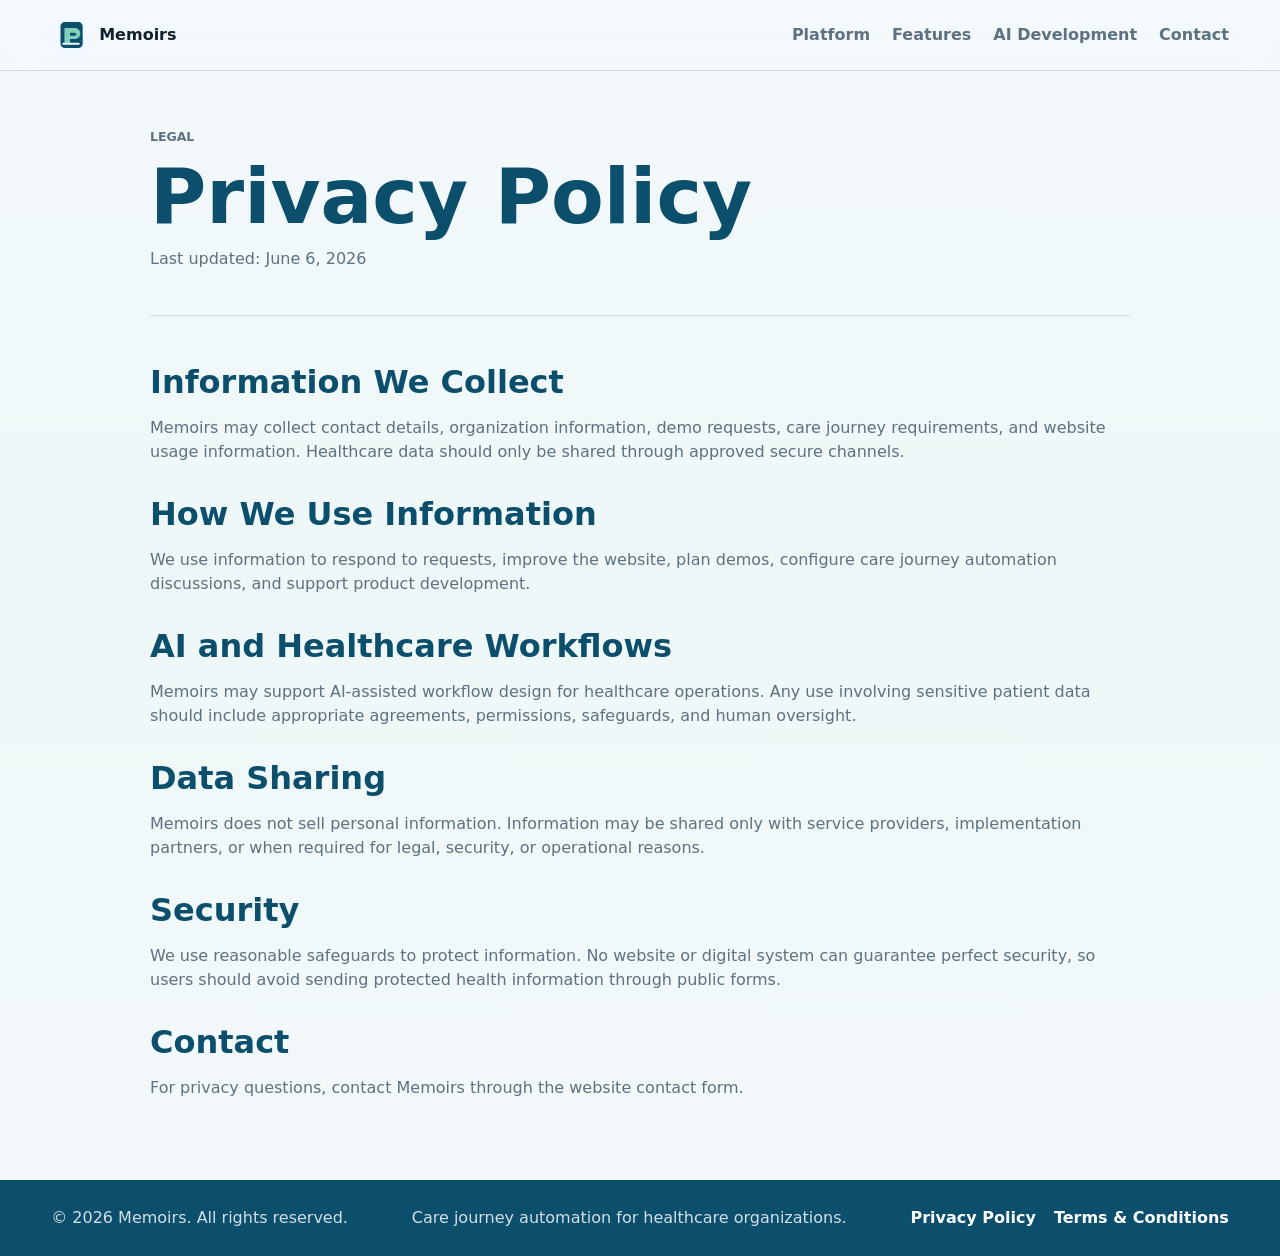
==== privacy.html @ f2661621 "Initial Memoirs website" ====
<!DOCTYPE html>
<html lang="en">
<head>
  <meta charset="UTF-8">
  <meta name="viewport" content="width=device-width, initial-scale=1.0">
  <title>Privacy Policy | Memoirs</title>
  <meta name="description" content="Privacy Policy for Memoirs care journey automation website.">
  <link rel="stylesheet" href="styles.css">
</head>
<body>
  <header class="site-header">
    <a class="brand" href="index.html#top" aria-label="Memoirs home">
      <img src="logo.svg" alt="" aria-hidden="true">
      <span>Memoirs</span>
    </a>
    <nav class="nav-links" aria-label="Main navigation">
      <a href="index.html#platform">Platform</a>
      <a href="index.html#features">Features</a>
      <a href="index.html#ai-development">AI Development</a>
      <a href="index.html#contact">Contact</a>
    </nav>
  </header>

  <main class="legal-page">
    <section class="legal-hero">
      <p class="eyebrow">Legal</p>
      <h1>Privacy Policy</h1>
      <p>Last updated: June 6, 2026</p>
    </section>

    <section class="legal-content">
      <h2>Information We Collect</h2>
      <p>Memoirs may collect contact details, organization information, demo requests, care journey requirements, and website usage information. Healthcare data should only be shared through approved secure channels.</p>

      <h2>How We Use Information</h2>
      <p>We use information to respond to requests, improve the website, plan demos, configure care journey automation discussions, and support product development.</p>

      <h2>AI and Healthcare Workflows</h2>
      <p>Memoirs may support AI-assisted workflow design for healthcare operations. Any use involving sensitive patient data should include appropriate agreements, permissions, safeguards, and human oversight.</p>

      <h2>Data Sharing</h2>
      <p>Memoirs does not sell personal information. Information may be shared only with service providers, implementation partners, or when required for legal, security, or operational reasons.</p>

      <h2>Security</h2>
      <p>We use reasonable safeguards to protect information. No website or digital system can guarantee perfect security, so users should avoid sending protected health information through public forms.</p>

      <h2>Contact</h2>
      <p>For privacy questions, contact Memoirs through the website contact form.</p>
    </section>
  </main>

  <footer class="site-footer">
    <span>&copy; 2026 Memoirs. All rights reserved.</span>
    <span>Care journey automation for healthcare organizations.</span>
    <nav class="footer-links" aria-label="Footer navigation">
      <a href="privacy.html">Privacy Policy</a>
      <a href="terms.html">Terms &amp; Conditions</a>
    </nav>
  </footer>
</body>
</html>
---- styles.css ----
:root {
  --ink: #10212b;
  --muted: #5d7180;
  --paper: #f4f9fb;
  --panel: #ffffff;
  --soft: #e7f4f5;
  --line: rgba(16, 33, 43, 0.14);
  --teal: #0b6b78;
  --blue: #0b4f6c;
  --mint: #7fd1b9;
  --gold: #f0b84f;
  --white: #ffffff;
  --shadow: 0 24px 60px rgba(12, 55, 68, 0.16);
}

* {
  box-sizing: border-box;
}

html {
  scroll-behavior: smooth;
}

body {
  margin: 0;
  color: var(--ink);
  background:
    linear-gradient(180deg, #f4f9fb 0%, #eef7f7 46%, #f4f9fb 100%);
  font-family: Inter, ui-sans-serif, system-ui, -apple-system, BlinkMacSystemFont, "Segoe UI", sans-serif;
  line-height: 1.5;
}

a {
  color: inherit;
  text-decoration: none;
}

button,
input {
  font: inherit;
}

.site-header {
  position: fixed;
  inset: 0 0 auto;
  z-index: 10;
  display: flex;
  align-items: center;
  justify-content: space-between;
  gap: 22px;
  padding: 16px clamp(18px, 4vw, 56px);
  background: rgba(244, 249, 251, 0.92);
  border-bottom: 1px solid var(--line);
  backdrop-filter: blur(16px);
}

.brand {
  display: inline-flex;
  align-items: center;
  gap: 10px;
  font-weight: 900;
}

.brand img {
  width: 38px;
  height: 38px;
  border-radius: 8px;
}

.nav-links {
  display: flex;
  gap: 22px;
  color: var(--muted);
  font-weight: 750;
}

.hero {
  display: grid;
  grid-template-columns: minmax(0, 1.08fr) minmax(320px, 0.92fr);
  gap: clamp(28px, 6vw, 72px);
  align-items: center;
  min-height: 92vh;
  padding: 120px clamp(18px, 4vw, 56px) 64px;
  background:
    linear-gradient(135deg, rgba(11, 79, 108, 0.94), rgba(11, 107, 120, 0.78)),
    radial-gradient(circle at 82% 12%, rgba(127, 209, 185, 0.75), transparent 24rem);
  color: var(--white);
}

.hero-copy {
  max-width: 760px;
}

.eyebrow {
  margin: 0 0 14px;
  color: var(--gold);
  font-size: 0.78rem;
  font-weight: 900;
  letter-spacing: 0;
  text-transform: uppercase;
}

h1,
h2,
h3,
p {
  margin-top: 0;
}

h1 {
  margin-bottom: 20px;
  font-size: clamp(3.2rem, 7vw, 7rem);
  line-height: 0.94;
}

h1 span {
  display: block;
}

h1 span:nth-child(2) {
  color: var(--mint);
}

h2 {
  font-size: clamp(2rem, 4.5vw, 4.2rem);
  line-height: 1;
}

.hero p:not(.eyebrow) {
  max-width: 690px;
  color: rgba(255, 255, 255, 0.88);
  font-size: clamp(1.08rem, 2vw, 1.35rem);
}

.hero-actions {
  display: flex;
  gap: 12px;
  flex-wrap: wrap;
  margin-top: 28px;
}

.button {
  display: inline-flex;
  min-height: 46px;
  align-items: center;
  justify-content: center;
  padding: 12px 18px;
  border: 0;
  border-radius: 8px;
  font-weight: 900;
  cursor: pointer;
}

.button.primary {
  color: var(--blue);
  background: var(--mint);
}

.button.secondary {
  color: var(--white);
  background: rgba(255, 255, 255, 0.14);
  border: 1px solid rgba(255, 255, 255, 0.34);
}

.journey-panel,
.contact-form,
.platform-grid article,
.feature-list div,
.journey-grid article {
  background: var(--panel);
  border: 1px solid var(--line);
  border-radius: 8px;
  box-shadow: var(--shadow);
}

.journey-panel {
  padding: 12px;
  color: var(--ink);
}

.journey-panel img {
  display: block;
  width: 100%;
  height: auto;
  border-radius: 8px;
}

.journey-panel span,
.section-heading p,
.platform-grid p,
.feature-list span,
.journey-grid p,
.outcomes-section p,
.outcomes-section li,
.contact-section p {
  color: var(--muted);
}

.hero-copy p:not(.eyebrow),
.section-heading p:not(.eyebrow),
.outcomes-copy p,
.contact-copy p {
  text-align: justify;
}

.metrics {
  display: grid;
  grid-template-columns: repeat(4, minmax(0, 1fr));
  gap: 1px;
  background: var(--line);
}

.metrics div {
  padding: 28px clamp(18px, 3vw, 42px);
  background: var(--white);
}

.metrics strong {
  display: block;
  color: var(--teal);
  font-size: clamp(1.8rem, 4vw, 3.3rem);
  line-height: 1;
}

.metrics span {
  color: var(--muted);
  font-weight: 800;
}

.section,
.features-section,
.ai-development-section,
.intersection-section,
.journey-section,
.outcomes-section,
.contact-section {
  width: min(1180px, calc(100% - 36px));
  margin: 0 auto;
  padding: clamp(64px, 9vw, 112px) 0;
}

.section-heading {
  max-width: 800px;
  margin-bottom: 32px;
}

.centered-heading {
  margin-right: auto;
  margin-left: auto;
  text-align: center;
}

.centered-heading p {
  text-align: center;
}

.platform-grid,
.ai-development-grid,
.intersection-grid,
.feature-list,
.journey-grid {
  display: grid;
  gap: 18px;
}

.platform-grid {
  grid-template-columns: repeat(4, minmax(0, 1fr));
}

.ai-development-grid {
  grid-template-columns: repeat(4, minmax(0, 1fr));
}

.feature-list {
  grid-template-columns: repeat(3, minmax(0, 1fr));
}

.journey-grid {
  grid-template-columns: repeat(3, minmax(0, 1fr));
}

.intersection-grid {
  grid-template-columns: repeat(2, minmax(0, 1fr));
}

.platform-grid article,
.ai-development-grid article,
.intersection-grid article,
.feature-list div,
.journey-grid article {
  display: flex;
  min-height: 100%;
  flex-direction: column;
  padding: 24px;
}

.platform-grid span {
  display: inline-grid;
  width: 42px;
  height: 42px;
  margin-bottom: 18px;
  place-items: center;
  color: var(--white);
  background: var(--blue);
  border-radius: 8px;
  font-weight: 900;
}

.feature-list strong {
  display: block;
  margin-bottom: 8px;
  color: var(--blue);
}

.ai-development-section {
  width: 100%;
  max-width: none;
  padding-right: clamp(18px, 4vw, 56px);
  padding-left: clamp(18px, 4vw, 56px);
  color: var(--white);
  background:
    linear-gradient(135deg, rgba(11, 79, 108, 0.96), rgba(11, 107, 120, 0.9)),
    radial-gradient(circle at 88% 16%, rgba(127, 209, 185, 0.36), transparent 24rem);
}

.ai-development-section > * {
  width: min(1180px, 100%);
  margin-right: auto;
  margin-left: auto;
}

.ai-development-section .section-heading p:not(.eyebrow),
.ai-development-grid p {
  color: rgba(255, 255, 255, 0.78);
}

.ai-development-grid article {
  background: rgba(255, 255, 255, 0.12);
  border-color: rgba(255, 255, 255, 0.2);
  box-shadow: none;
}

.ai-development-grid span {
  display: inline-grid;
  width: 42px;
  height: 42px;
  margin-bottom: 18px;
  place-items: center;
  color: var(--blue);
  background: var(--mint);
  border-radius: 8px;
  font-weight: 900;
}

.intersection-section {
  background: var(--paper);
}

.intersection-grid article {
  background: var(--panel);
  border: 1px solid var(--line);
  border-radius: 8px;
  box-shadow: var(--shadow);
}

.intersection-grid span {
  display: inline-flex;
  width: fit-content;
  margin-bottom: 16px;
  padding: 8px 10px;
  color: var(--blue);
  background: var(--soft);
  border-radius: 8px;
  font-size: 0.78rem;
  font-weight: 900;
  text-transform: uppercase;
}

.intersection-grid p {
  color: var(--muted);
}

.intersection-note {
  display: grid;
  gap: 8px;
  margin-top: 18px;
  padding: 22px;
  color: var(--white);
  background: var(--blue);
  border-radius: 8px;
  box-shadow: var(--shadow);
}

.intersection-note p {
  margin-bottom: 0;
  color: rgba(255, 255, 255, 0.82);
}

.features-section,
.outcomes-section {
  border-top: 1px solid var(--line);
  border-bottom: 1px solid var(--line);
}

.features-section {
  width: 100%;
  max-width: none;
  padding-right: clamp(18px, 4vw, 56px);
  padding-left: clamp(18px, 4vw, 56px);
  background: var(--soft);
}

.features-section > * {
  width: min(1180px, 100%);
  margin-right: auto;
  margin-left: auto;
}

.journey-section {
  padding-top: clamp(64px, 8vw, 96px);
}

.outcomes-section,
.contact-section {
  display: grid;
  grid-template-columns: 0.9fr 1.1fr;
  gap: clamp(28px, 6vw, 72px);
  align-items: start;
}

.outcomes-copy,
.contact-copy {
  padding: 28px;
  background: var(--panel);
  border: 1px solid var(--line);
  border-radius: 8px;
  box-shadow: var(--shadow);
}

.outcomes-section ul {
  display: grid;
  gap: 12px;
  margin: 0;
  padding: 24px;
  background: var(--blue);
  border-radius: 8px;
  list-style-position: inside;
  box-shadow: var(--shadow);
}

.outcomes-section li {
  color: rgba(255, 255, 255, 0.88);
  font-weight: 800;
}

.contact-form {
  display: grid;
  gap: 14px;
  padding: 24px;
}

.contact-form label {
  display: grid;
  gap: 7px;
  color: var(--muted);
  font-weight: 850;
}

.contact-form input {
  width: 100%;
  min-height: 48px;
  padding: 12px;
  color: var(--ink);
  background: var(--soft);
  border: 1px solid var(--line);
  border-radius: 8px;
}

.contact-form .button {
  width: 100%;
}

.form-note {
  min-height: 24px;
  margin: 0;
  color: var(--teal);
  font-weight: 900;
}

.site-footer {
  display: flex;
  align-items: center;
  justify-content: space-between;
  gap: 18px;
  flex-wrap: wrap;
  padding: 26px clamp(18px, 4vw, 56px);
  color: rgba(255, 255, 255, 0.82);
  background: var(--blue);
}

.footer-links {
  display: flex;
  gap: 18px;
  flex-wrap: wrap;
}

.footer-links a {
  color: var(--white);
  font-weight: 900;
}

.legal-page {
  width: min(980px, calc(100% - 36px));
  margin: 0 auto;
  padding: 128px 0 80px;
}

.legal-hero {
  padding-bottom: 28px;
  border-bottom: 1px solid var(--line);
}

.legal-hero h1 {
  margin-bottom: 14px;
  color: var(--blue);
  font-size: clamp(2.7rem, 6vw, 5.6rem);
}

.legal-hero p,
.legal-content p {
  color: var(--muted);
}

.legal-content {
  display: grid;
  gap: 18px;
  padding-top: 34px;
}

.legal-content h2 {
  margin: 16px 0 0;
  color: var(--blue);
  font-size: clamp(1.45rem, 2.5vw, 2.1rem);
}

.legal-content p {
  margin-bottom: 0;
}

@media (max-width: 900px) {
  .nav-links {
    display: none;
  }

  .hero,
  .outcomes-section,
  .contact-section,
  .platform-grid,
  .ai-development-grid,
  .intersection-grid,
  .metrics,
  .feature-list,
  .journey-grid {
    grid-template-columns: 1fr;
  }
}

@media (max-width: 620px) {
  .hero {
    min-height: auto;
    padding: 104px 16px 44px;
  }

  .hero-actions .button {
    width: 100%;
  }
}
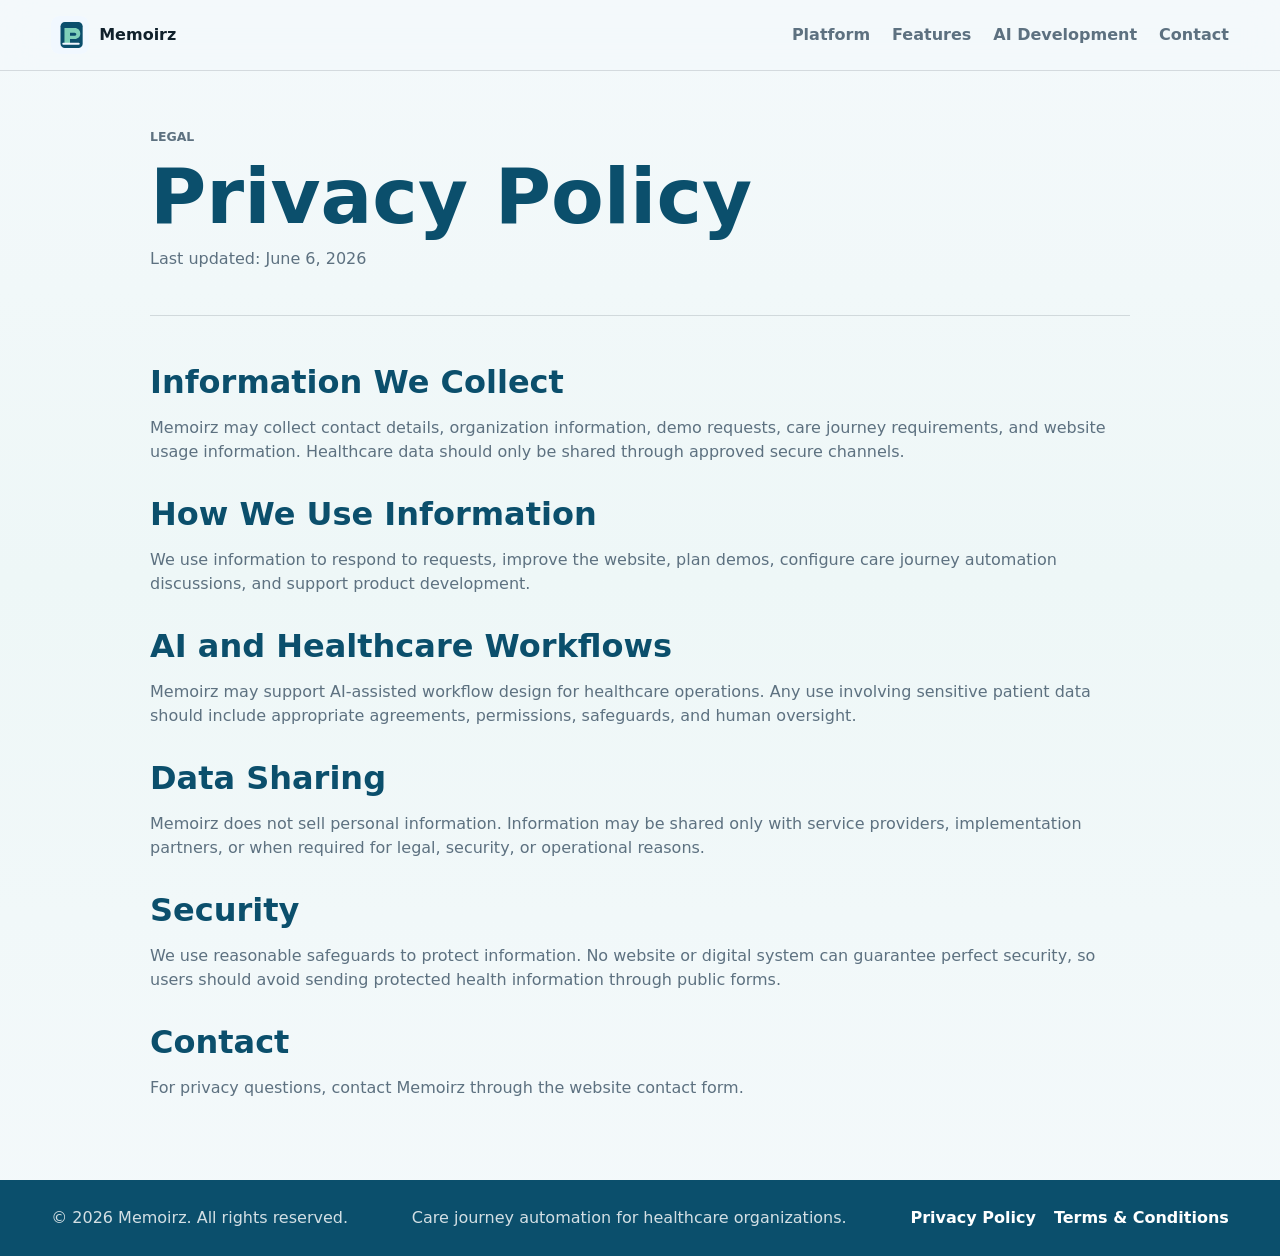
==== commit b87a6bbd: "Rename Memoirs to Memoirz" ====
--- a/privacy.html
+++ b/privacy.html
@@ -3,15 +3,15 @@
 <head>
   <meta charset="UTF-8">
   <meta name="viewport" content="width=device-width, initial-scale=1.0">
-  <title>Privacy Policy | Memoirs</title>
-  <meta name="description" content="Privacy Policy for Memoirs care journey automation website.">
+  <title>Privacy Policy | Memoirz</title>
+  <meta name="description" content="Privacy Policy for Memoirz care journey automation website.">
   <link rel="stylesheet" href="styles.css">
 </head>
 <body>
   <header class="site-header">
-    <a class="brand" href="index.html#top" aria-label="Memoirs home">
+    <a class="brand" href="index.html#top" aria-label="Memoirz home">
       <img src="logo.svg" alt="" aria-hidden="true">
-      <span>Memoirs</span>
+      <span>Memoirz</span>
     </a>
     <nav class="nav-links" aria-label="Main navigation">
       <a href="index.html#platform">Platform</a>
@@ -30,27 +30,27 @@
 
     <section class="legal-content">
       <h2>Information We Collect</h2>
-      <p>Memoirs may collect contact details, organization information, demo requests, care journey requirements, and website usage information. Healthcare data should only be shared through approved secure channels.</p>
+      <p>Memoirz may collect contact details, organization information, demo requests, care journey requirements, and website usage information. Healthcare data should only be shared through approved secure channels.</p>
 
       <h2>How We Use Information</h2>
       <p>We use information to respond to requests, improve the website, plan demos, configure care journey automation discussions, and support product development.</p>
 
       <h2>AI and Healthcare Workflows</h2>
-      <p>Memoirs may support AI-assisted workflow design for healthcare operations. Any use involving sensitive patient data should include appropriate agreements, permissions, safeguards, and human oversight.</p>
+      <p>Memoirz may support AI-assisted workflow design for healthcare operations. Any use involving sensitive patient data should include appropriate agreements, permissions, safeguards, and human oversight.</p>
 
       <h2>Data Sharing</h2>
-      <p>Memoirs does not sell personal information. Information may be shared only with service providers, implementation partners, or when required for legal, security, or operational reasons.</p>
+      <p>Memoirz does not sell personal information. Information may be shared only with service providers, implementation partners, or when required for legal, security, or operational reasons.</p>
 
       <h2>Security</h2>
       <p>We use reasonable safeguards to protect information. No website or digital system can guarantee perfect security, so users should avoid sending protected health information through public forms.</p>
 
       <h2>Contact</h2>
-      <p>For privacy questions, contact Memoirs through the website contact form.</p>
+      <p>For privacy questions, contact Memoirz through the website contact form.</p>
     </section>
   </main>
 
   <footer class="site-footer">
-    <span>&copy; 2026 Memoirs. All rights reserved.</span>
+    <span>&copy; 2026 Memoirz. All rights reserved.</span>
     <span>Care journey automation for healthcare organizations.</span>
     <nav class="footer-links" aria-label="Footer navigation">
       <a href="privacy.html">Privacy Policy</a>
--- a/styles.css
+++ b/styles.css
@@ -91,6 +91,25 @@
   max-width: 760px;
 }
 
+.hero-inline-image {
+  width: min(100%, 520px);
+  margin: 16px 0 22px;
+  padding: 12px;
+  background: rgba(255, 255, 255, 0.1);
+  border: 1px solid rgba(255, 255, 255, 0.16);
+  border-radius: 18px;
+  backdrop-filter: blur(8px);
+  box-shadow: 0 20px 48px rgba(0, 0, 0, 0.16);
+}
+
+.hero-inline-image img {
+  display: block;
+  width: 100%;
+  height: auto;
+  object-fit: contain;
+  border-radius: 12px;
+}
+
 .eyebrow {
   margin: 0 0 14px;
   color: var(--gold);
@@ -183,6 +202,72 @@
   width: 100%;
   height: auto;
   border-radius: 8px;
+}
+
+.gallery-section {
+  position: relative;
+}
+
+.gallery-section::before {
+  content: "";
+  position: absolute;
+  inset: 18% -8px auto;
+  height: 240px;
+  background: radial-gradient(circle at 50% 50%, rgba(11, 107, 120, 0.12), transparent 68%);
+  pointer-events: none;
+}
+
+.image-grid {
+  position: relative;
+  display: grid;
+  grid-template-columns: repeat(12, minmax(0, 1fr));
+  gap: 18px;
+}
+
+.image-card {
+  display: grid;
+  margin: 0;
+  overflow: hidden;
+  place-items: center;
+  background: var(--panel);
+  border: 1px solid var(--line);
+  border-radius: 18px;
+  box-shadow: var(--shadow);
+}
+
+.image-card-large {
+  grid-column: span 7;
+}
+
+.image-card:nth-child(2) {
+  grid-column: span 5;
+}
+
+.image-card:nth-child(3),
+.image-card:nth-child(4) {
+  grid-column: span 6;
+}
+
+.image-card img {
+  display: block;
+  width: 100%;
+  height: 100%;
+  object-fit: contain;
+  object-position: center;
+  background: linear-gradient(180deg, rgba(11, 79, 108, 0.04), rgba(11, 107, 120, 0.08));
+  aspect-ratio: 16 / 10;
+}
+
+.image-card-large img {
+  aspect-ratio: 16 / 11;
+}
+
+.image-card figcaption {
+  padding: 14px 16px 16px;
+  color: var(--muted);
+  font-size: 0.95rem;
+  font-weight: 750;
+  letter-spacing: 0.01em;
 }
 
 .journey-panel span,
@@ -306,6 +391,31 @@
   font-weight: 900;
 }
 
+.card-media {
+  display: grid;
+  place-items: center;
+  margin: 0 0 18px;
+  padding: 12px;
+  min-height: 180px;
+  background: linear-gradient(180deg, rgba(11, 79, 108, 0.05), rgba(127, 209, 185, 0.14));
+  border-radius: 14px;
+  overflow: hidden;
+}
+
+.card-media img {
+  display: block;
+  width: 100%;
+  height: 100%;
+  max-height: 156px;
+  object-fit: contain;
+  object-position: center;
+}
+
+.card-media-svg {
+  padding: 18px;
+  background: linear-gradient(180deg, rgba(11, 79, 108, 0.08), rgba(11, 107, 120, 0.14));
+}
+
 .feature-list strong {
   display: block;
   margin-bottom: 8px;
@@ -560,8 +670,48 @@
   .intersection-grid,
   .metrics,
   .feature-list,
-  .journey-grid {
+  .journey-grid,
+  .image-grid {
     grid-template-columns: 1fr;
+  }
+
+  .image-card,
+  .image-card-large,
+  .image-card:nth-child(2),
+  .image-card:nth-child(3),
+  .image-card:nth-child(4) {
+    grid-column: auto;
+  }
+
+  .image-card-large img,
+  .image-card img {
+    aspect-ratio: 16 / 10;
+  }
+
+  .card-media {
+    min-height: 160px;
+  }
+
+  .card-media img {
+    max-height: 136px;
+  }
+}
+
+@media (max-width: 620px) {
+  .image-grid {
+    gap: 14px;
+  }
+
+  .image-card {
+    border-radius: 14px;
+  }
+
+  .image-card img {
+    aspect-ratio: 4 / 3;
+  }
+
+  .image-card figcaption {
+    padding: 12px 14px 14px;
   }
 }
 
@@ -571,7 +721,21 @@
     padding: 104px 16px 44px;
   }
 
+  .hero-inline-image {
+    width: 100%;
+    margin: 14px 0 20px;
+    padding: 10px;
+  }
+
   .hero-actions .button {
     width: 100%;
   }
-}
+
+  .card-media {
+    min-height: 140px;
+  }
+
+  .card-media img {
+    max-height: 120px;
+  }
+}
